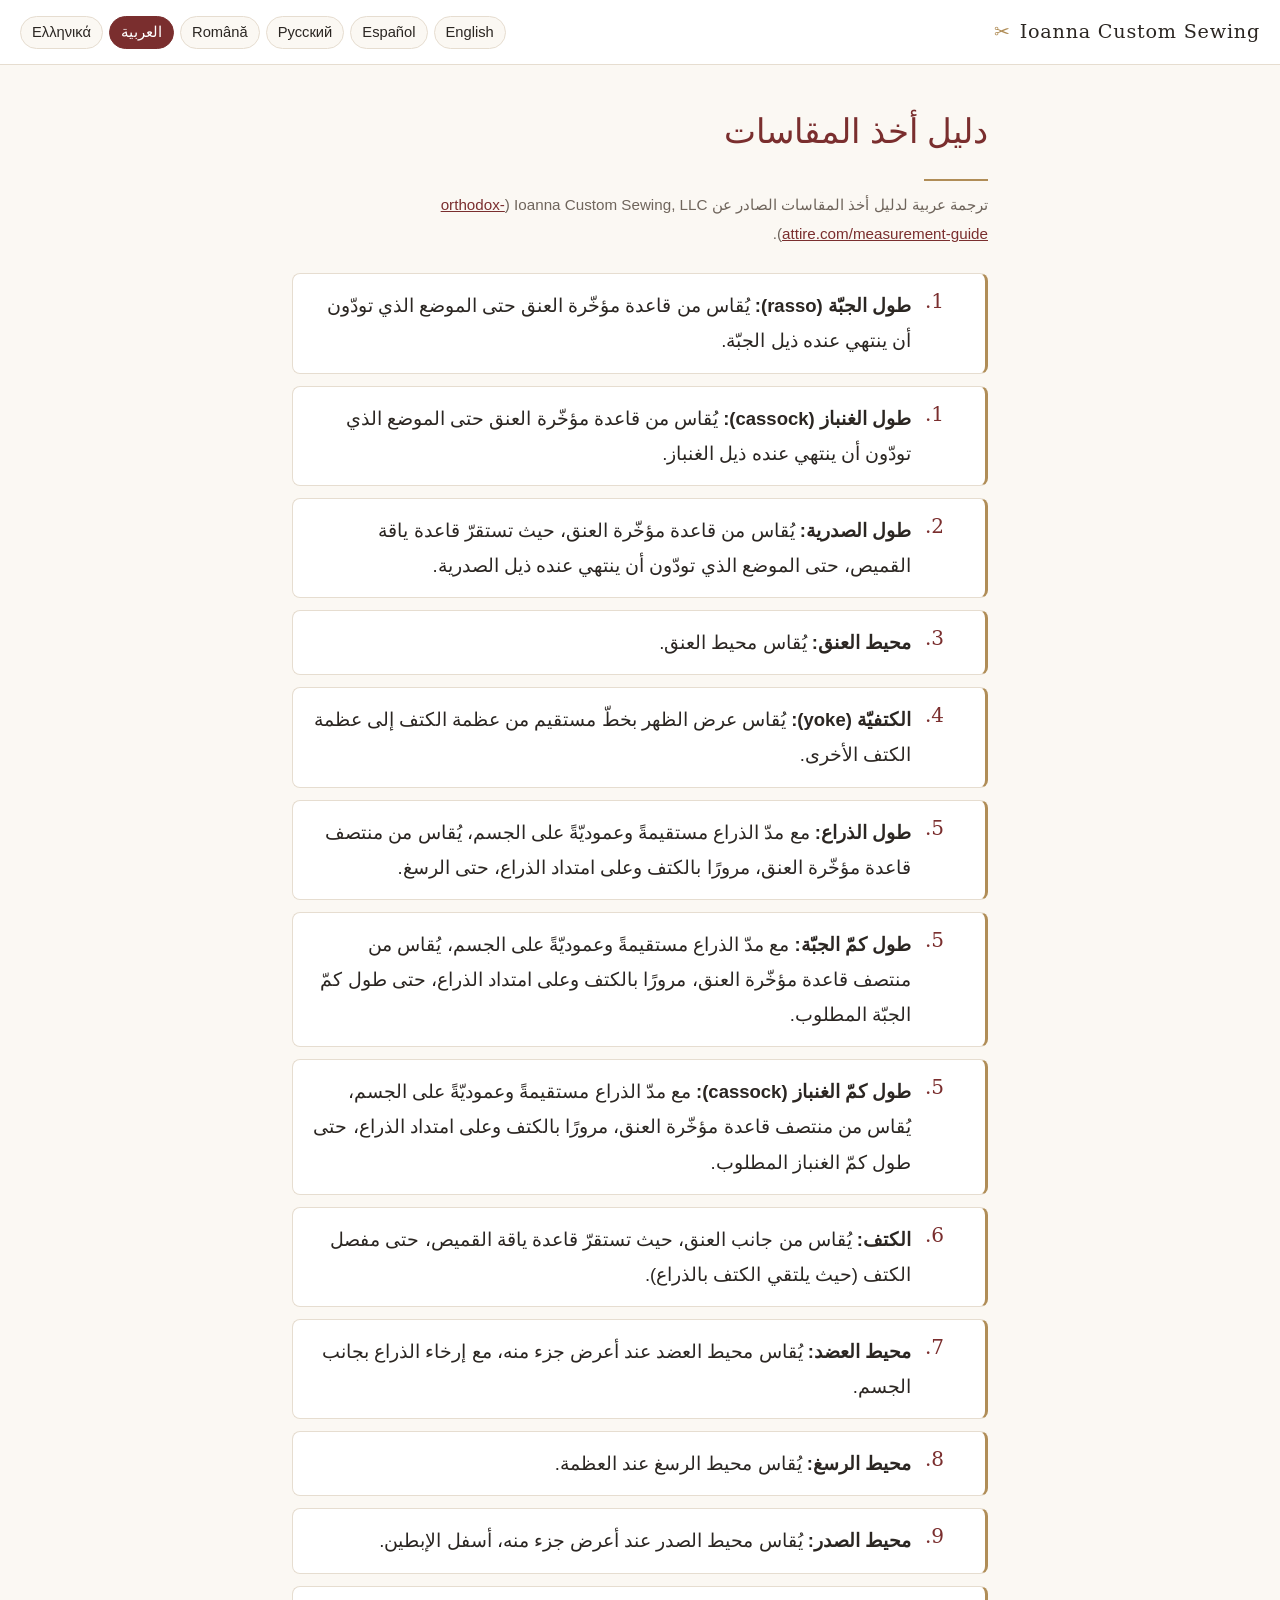
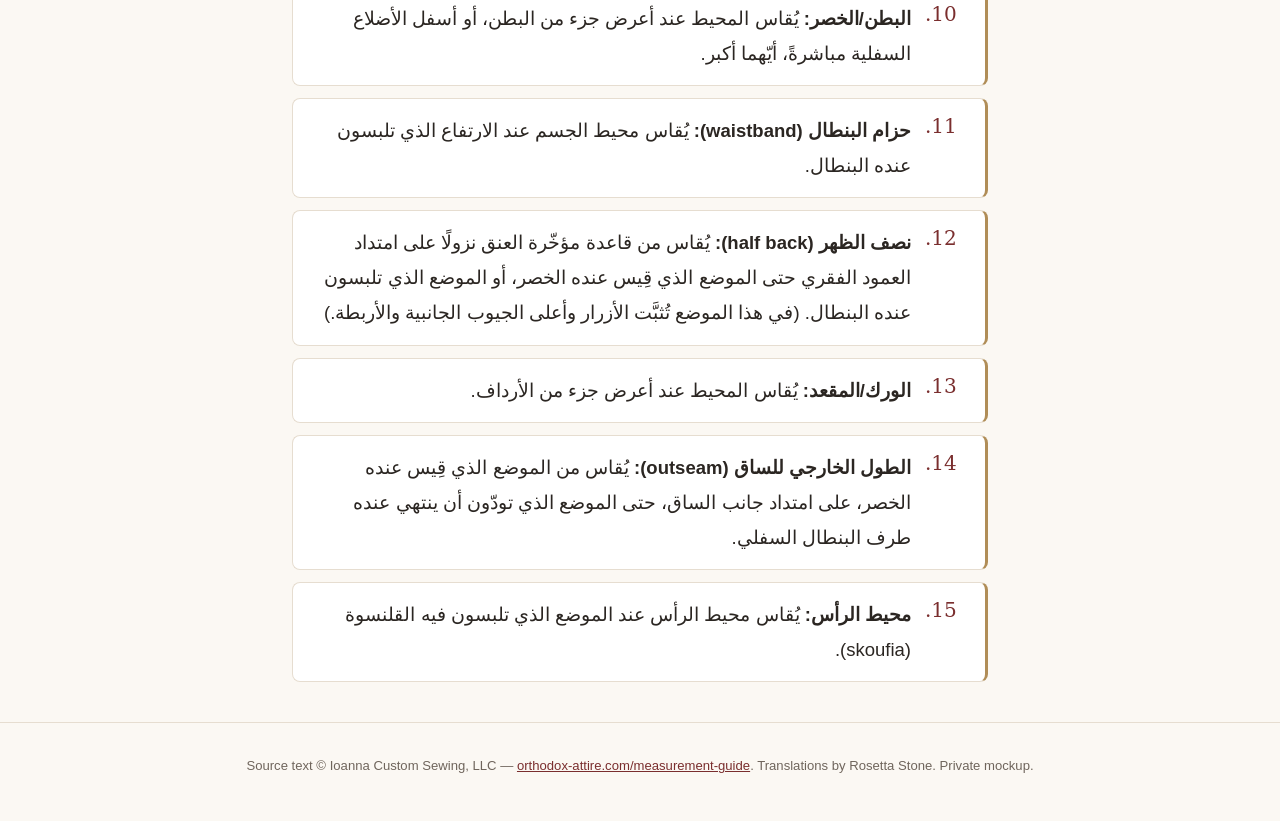
==== ar.html @ 85433e5d "Measurement guide translations (en, es, ru, ro, ar, el) with HTML mockups" ====
<!DOCTYPE html>
<html lang="ar" dir="rtl">
<head>
<meta charset="utf-8">
<meta name="viewport" content="width=device-width, initial-scale=1">
<title>دليل أخذ المقاسات — Ioanna Custom Sewing</title>
<link rel="stylesheet" href="style.css">
</head>
<body>
<header class="site">
  <a class="home" href="index.html" lang="en" dir="ltr">Ioanna Custom Sewing</a>
  <nav class="langs" aria-label="Language / Idioma / Язык / Limba / اللغة / Γλώσσα"><ul><li><a href="en.html" lang="en" hreflang="en" dir="ltr">English</a></li><li><a href="es.html" lang="es" hreflang="es" dir="ltr">Español</a></li><li><a href="ru.html" lang="ru" hreflang="ru" dir="ltr">Русский</a></li><li><a href="ro.html" lang="ro" hreflang="ro" dir="ltr">Română</a></li><li><a href="ar.html" lang="ar" hreflang="ar" dir="rtl" aria-current="page">العربية</a></li><li><a href="el.html" lang="el" hreflang="el" dir="ltr">Ελληνικά</a></li></ul></nav>
</header>
<main>
  <h1>دليل أخذ المقاسات</h1>
  <p class="sub">ترجمة عربية لدليل أخذ المقاسات الصادر عن Ioanna Custom Sewing, LLC ‏(<a href="https://orthodox-attire.com/measurement-guide">orthodox-attire.com/measurement-guide</a>).</p>
  <ol class="guide">
      <li value="1"><span class="num">1.</span><div><strong>طول الجبّة (rasso):</strong> يُقاس من قاعدة مؤخّرة العنق حتى الموضع الذي تودّون أن ينتهي عنده ذيل الجبّة.</div></li>
      <li value="1"><span class="num">1.</span><div><strong>طول الغنباز (cassock):</strong> يُقاس من قاعدة مؤخّرة العنق حتى الموضع الذي تودّون أن ينتهي عنده ذيل الغنباز.</div></li>
      <li value="2"><span class="num">2.</span><div><strong>طول الصدرية:</strong> يُقاس من قاعدة مؤخّرة العنق، حيث تستقرّ قاعدة ياقة القميص، حتى الموضع الذي تودّون أن ينتهي عنده ذيل الصدرية.</div></li>
      <li value="3"><span class="num">3.</span><div><strong>محيط العنق:</strong> يُقاس محيط العنق.</div></li>
      <li value="4"><span class="num">4.</span><div><strong>الكتفيّة (yoke):</strong> يُقاس عرض الظهر بخطّ مستقيم من عظمة الكتف إلى عظمة الكتف الأخرى.</div></li>
      <li value="5"><span class="num">5.</span><div><strong>طول الذراع:</strong> مع مدّ الذراع مستقيمةً وعموديّةً على الجسم، يُقاس من منتصف قاعدة مؤخّرة العنق، مرورًا بالكتف وعلى امتداد الذراع، حتى الرسغ.</div></li>
      <li value="5"><span class="num">5.</span><div><strong>طول كمّ الجبّة:</strong> مع مدّ الذراع مستقيمةً وعموديّةً على الجسم، يُقاس من منتصف قاعدة مؤخّرة العنق، مرورًا بالكتف وعلى امتداد الذراع، حتى طول كمّ الجبّة المطلوب.</div></li>
      <li value="5"><span class="num">5.</span><div><strong>طول كمّ الغنباز (cassock):</strong> مع مدّ الذراع مستقيمةً وعموديّةً على الجسم، يُقاس من منتصف قاعدة مؤخّرة العنق، مرورًا بالكتف وعلى امتداد الذراع، حتى طول كمّ الغنباز المطلوب.</div></li>
      <li value="6"><span class="num">6.</span><div><strong>الكتف:</strong> يُقاس من جانب العنق، حيث تستقرّ قاعدة ياقة القميص، حتى مفصل الكتف (حيث يلتقي الكتف بالذراع).</div></li>
      <li value="7"><span class="num">7.</span><div><strong>محيط العضد:</strong> يُقاس محيط العضد عند أعرض جزء منه، مع إرخاء الذراع بجانب الجسم.</div></li>
      <li value="8"><span class="num">8.</span><div><strong>محيط الرسغ:</strong> يُقاس محيط الرسغ عند العظمة.</div></li>
      <li value="9"><span class="num">9.</span><div><strong>محيط الصدر:</strong> يُقاس محيط الصدر عند أعرض جزء منه، أسفل الإبطين.</div></li>
      <li value="10"><span class="num">10.</span><div><strong>البطن/الخصر:</strong> يُقاس المحيط عند أعرض جزء من البطن، أو أسفل الأضلاع السفلية مباشرةً، أيّهما أكبر.</div></li>
      <li value="11"><span class="num">11.</span><div><strong>حزام البنطال (waistband):</strong> يُقاس محيط الجسم عند الارتفاع الذي تلبسون عنده البنطال.</div></li>
      <li value="12"><span class="num">12.</span><div><strong>نصف الظهر (half back):</strong> يُقاس من قاعدة مؤخّرة العنق نزولًا على امتداد العمود الفقري حتى الموضع الذي قِيس عنده الخصر، أو الموضع الذي تلبسون عنده البنطال. (في هذا الموضع تُثبَّت الأزرار وأعلى الجيوب الجانبية والأربطة.)</div></li>
      <li value="13"><span class="num">13.</span><div><strong>الورك/المقعد:</strong> يُقاس المحيط عند أعرض جزء من الأرداف.</div></li>
      <li value="14"><span class="num">14.</span><div><strong>الطول الخارجي للساق (outseam):</strong> يُقاس من الموضع الذي قِيس عنده الخصر، على امتداد جانب الساق، حتى الموضع الذي تودّون أن ينتهي عنده طرف البنطال السفلي.</div></li>
      <li value="15"><span class="num">15.</span><div><strong>محيط الرأس:</strong> يُقاس محيط الرأس عند الموضع الذي تلبسون فيه القلنسوة (skoufia).</div></li>
  </ol>
</main>
<footer lang="en" dir="ltr">
  <p>Source text © Ioanna Custom Sewing, LLC — <a href="https://orthodox-attire.com/measurement-guide">orthodox-attire.com/measurement-guide</a>. Translations by Rosetta Stone. Private mockup.</p>
</footer>
</body>
</html>
---- style.css ----
/* Measurement guide mockups: shared stylesheet */
:root{
  --ink:#2b2622; --muted:#6f655c; --paper:#fbf8f3; --card:#fff;
  --line:#e6ddd0; --accent:#7a2e2e; --gold:#b08d57;
  --sans: system-ui, -apple-system, "Segoe UI", Roboto, "Helvetica Neue", "Noto Sans", "DejaVu Sans", Arial, sans-serif;
  --serif: "Iowan Old Style", "Palatino Linotype", Palatino, Georgia, "Noto Serif", "DejaVu Serif", serif;
  --arabic: "Noto Naskh Arabic", "Noto Sans Arabic", "Geeza Pro", "Segoe UI", Tahoma, "Arabic Typesetting", sans-serif;
}
*{box-sizing:border-box}
html{-webkit-text-size-adjust:100%}
body{margin:0;background:var(--paper);color:var(--ink);font:17px/1.6 var(--sans)}
:lang(ar){font-family:var(--arabic);line-height:1.9}
html:lang(ar) body{font-size:18.5px}
h1,.home{font-family:var(--serif)}
h1:lang(ar){font-family:var(--arabic)}
a{color:var(--accent)}
header.site{background:var(--card);border-bottom:1px solid var(--line);padding:14px 20px;display:flex;flex-wrap:wrap;gap:10px 24px;align-items:center;justify-content:space-between}
.home{font-size:1.2rem;letter-spacing:.04em;text-decoration:none;color:var(--ink)}
.home::before{content:"✂";color:var(--gold);margin-inline-end:.45em}
.langs ul{list-style:none;margin:0;padding:0;display:flex;flex-wrap:wrap;gap:6px}
.langs a{display:block;padding:5px 11px;border:1px solid var(--line);border-radius:999px;text-decoration:none;color:var(--ink);font-size:.92rem;line-height:1.4;background:var(--paper)}
.langs a:hover{border-color:var(--gold)}
.langs a[aria-current="page"]{background:var(--accent);border-color:var(--accent);color:#fff}
.langs a:lang(ar){font-family:var(--arabic)}
main{max-width:46rem;margin:0 auto;padding:28px 20px 40px}
h1{font-weight:normal;font-size:2.1rem;line-height:1.25;margin:.2em 0 .3em;color:var(--accent)}
h1::after{content:"";display:block;width:64px;height:2px;background:var(--gold);margin-top:.45em}
.sub{color:var(--muted);font-style:italic;font-size:.95rem;margin:0 0 1.6em}
.sub:lang(ar){font-style:normal}
ol.guide{list-style:none;margin:0;padding:0;display:grid;gap:12px}
ol.guide li{display:flex;gap:14px;align-items:flex-start;background:var(--card);border:1px solid var(--line);border-inline-start:3px solid var(--gold);border-radius:8px;padding:14px 16px}
.num{flex:0 0 2.2em;font-family:var(--serif);font-size:1.25rem;line-height:1.3;color:var(--accent);text-align:end;font-variant-numeric:lining-nums tabular-nums}
ol.guide strong{color:var(--ink);font-weight:600}
.langgrid{list-style:none;margin:0;padding:0;display:grid;grid-template-columns:repeat(auto-fill,minmax(150px,1fr));gap:12px}
.langgrid a{display:flex;flex-direction:column;gap:2px;padding:18px;background:var(--card);border:1px solid var(--line);border-radius:10px;text-decoration:none;color:var(--ink)}
.langgrid a:hover{border-color:var(--gold)}
.lname{font-size:1.25rem}
.code{font-size:.8rem;color:var(--muted);text-transform:uppercase;letter-spacing:.1em}
footer{border-top:1px solid var(--line);color:var(--muted);font-size:.82rem;text-align:center;padding:18px 20px 28px}
@media (max-width:520px){
  body{font-size:16px}
  header.site{padding:12px 14px}
  main{padding:20px 14px 32px}
  h1{font-size:1.7rem}
  ol.guide li{padding:12px 12px;gap:10px}
  .num{flex-basis:1.8em;font-size:1.1rem}
}
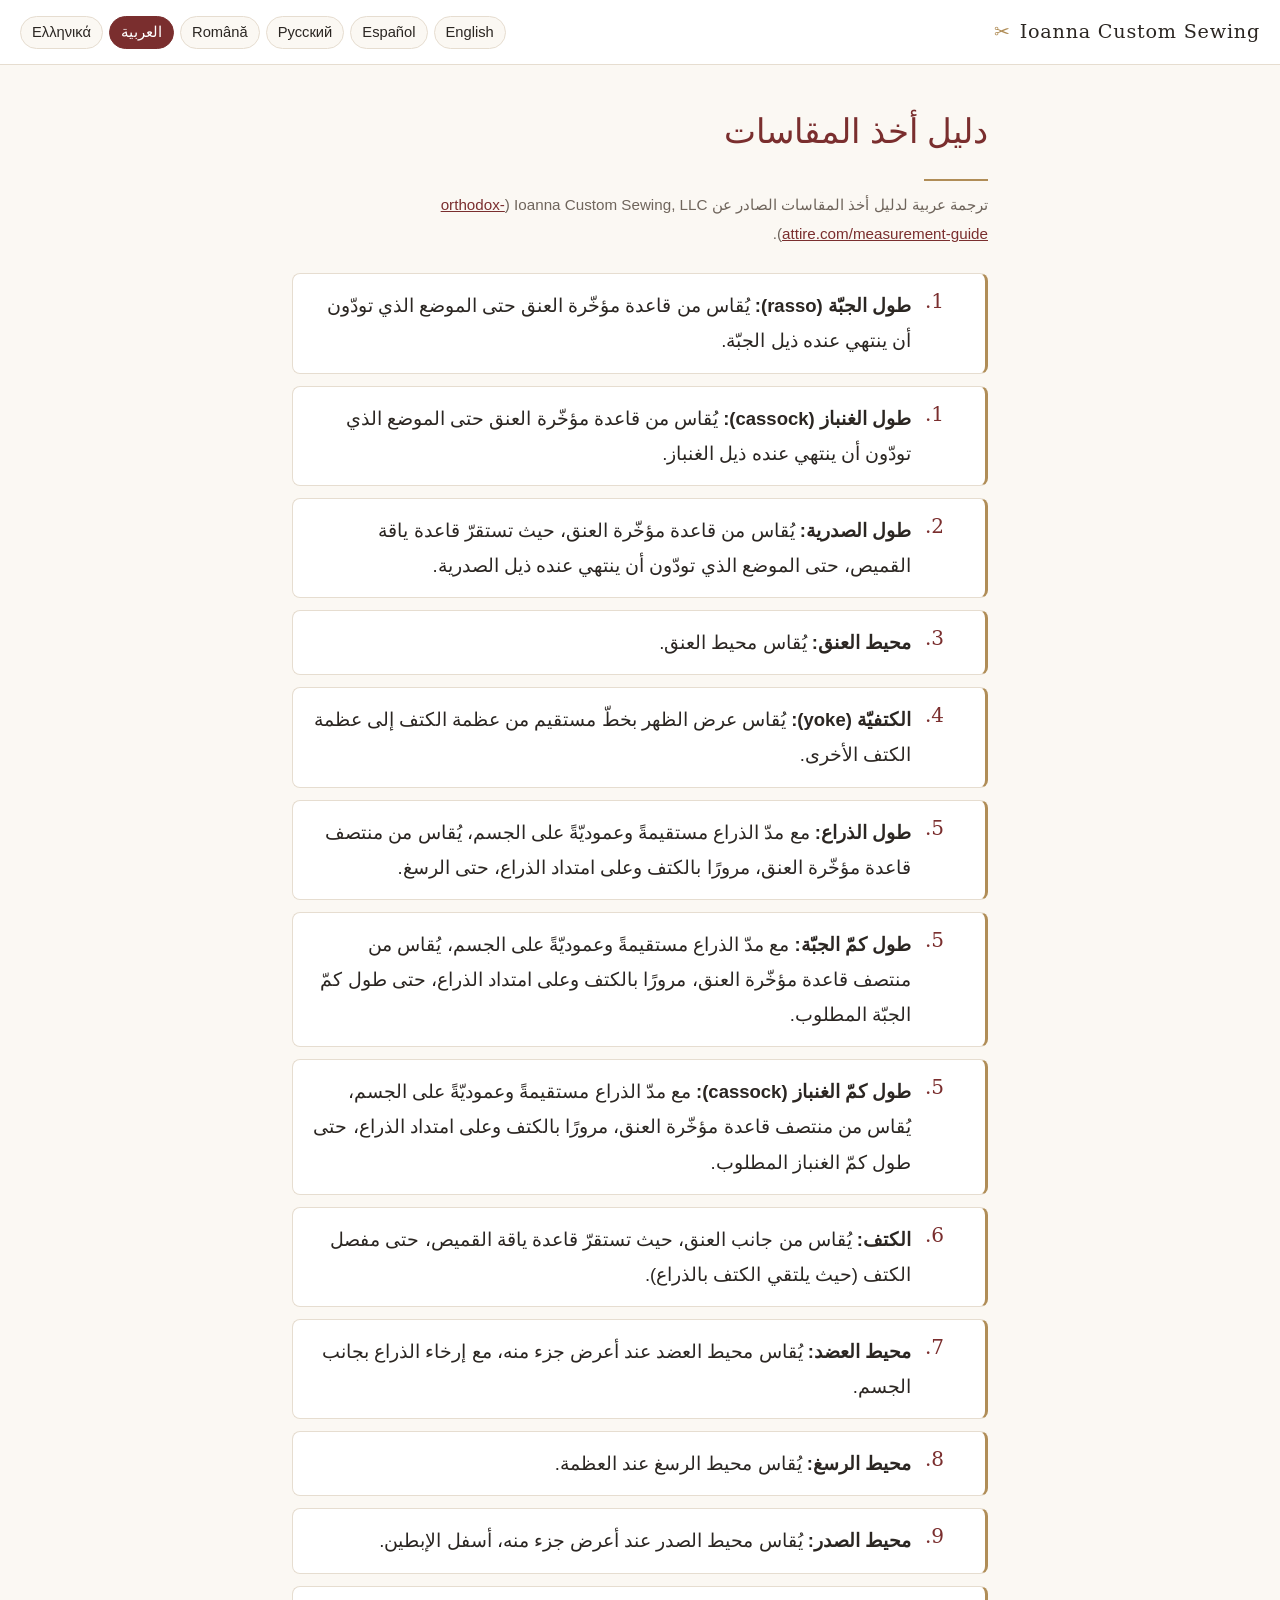
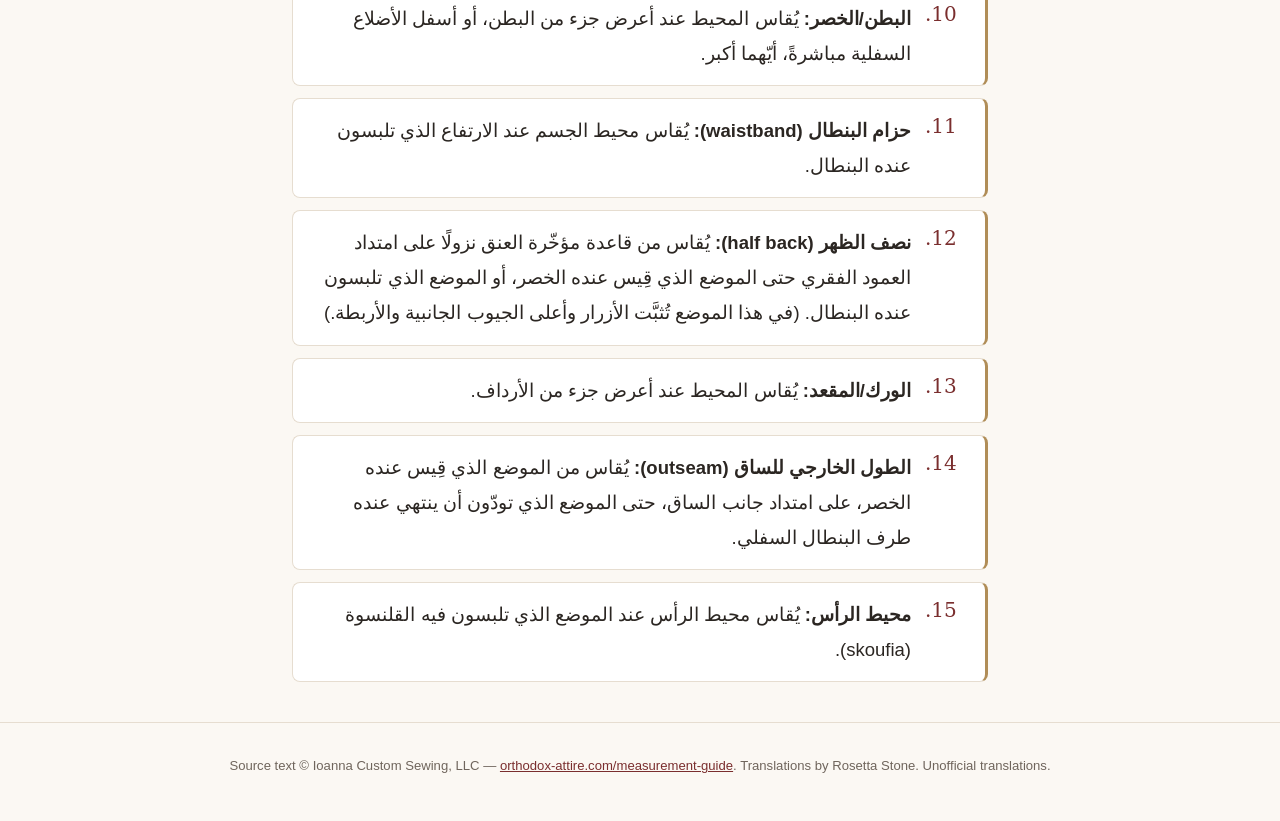
==== commit 3a128a07: "Footer: Unofficial translations" ====
--- a/ar.html
+++ b/ar.html
@@ -36,7 +36,7 @@
   </ol>
 </main>
 <footer lang="en" dir="ltr">
-  <p>Source text © Ioanna Custom Sewing, LLC — <a href="https://orthodox-attire.com/measurement-guide">orthodox-attire.com/measurement-guide</a>. Translations by Rosetta Stone. Private mockup.</p>
+  <p>Source text © Ioanna Custom Sewing, LLC — <a href="https://orthodox-attire.com/measurement-guide">orthodox-attire.com/measurement-guide</a>. Translations by Rosetta Stone. Unofficial translations.</p>
 </footer>
 </body>
 </html>
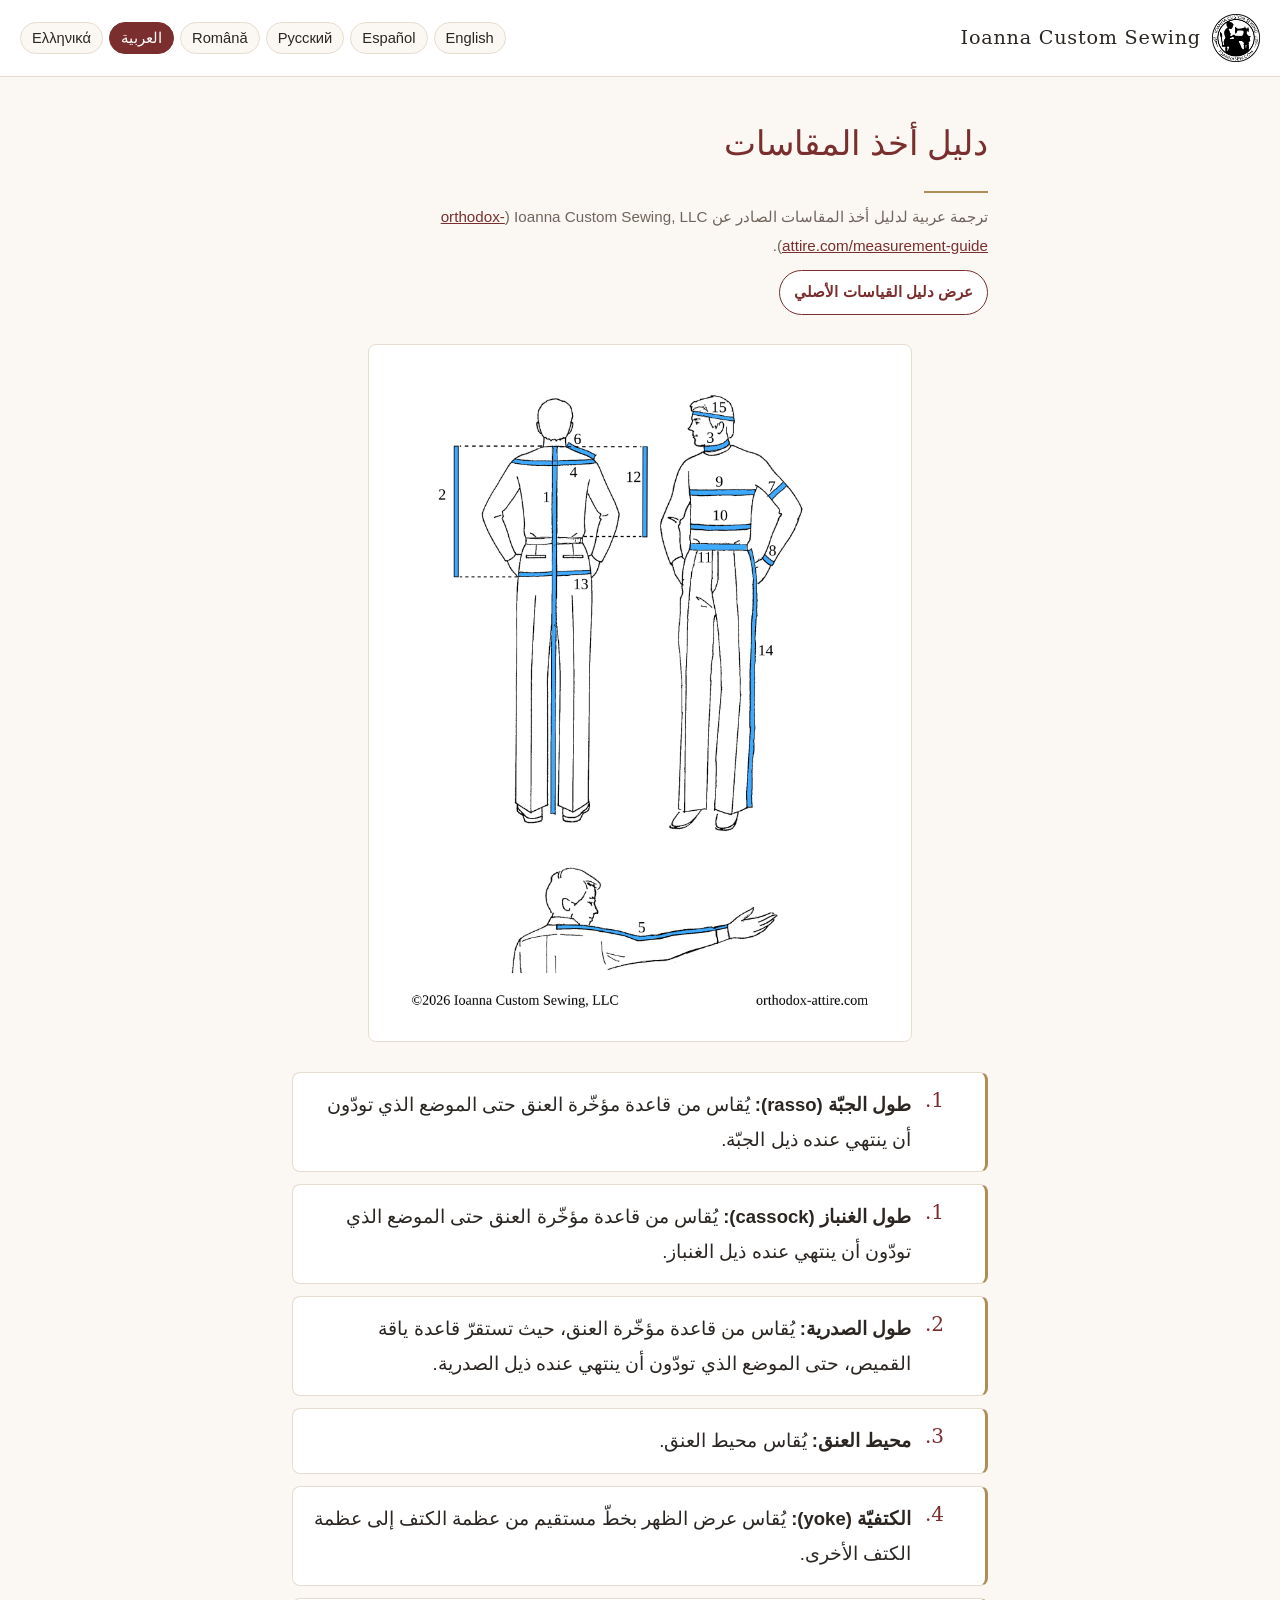
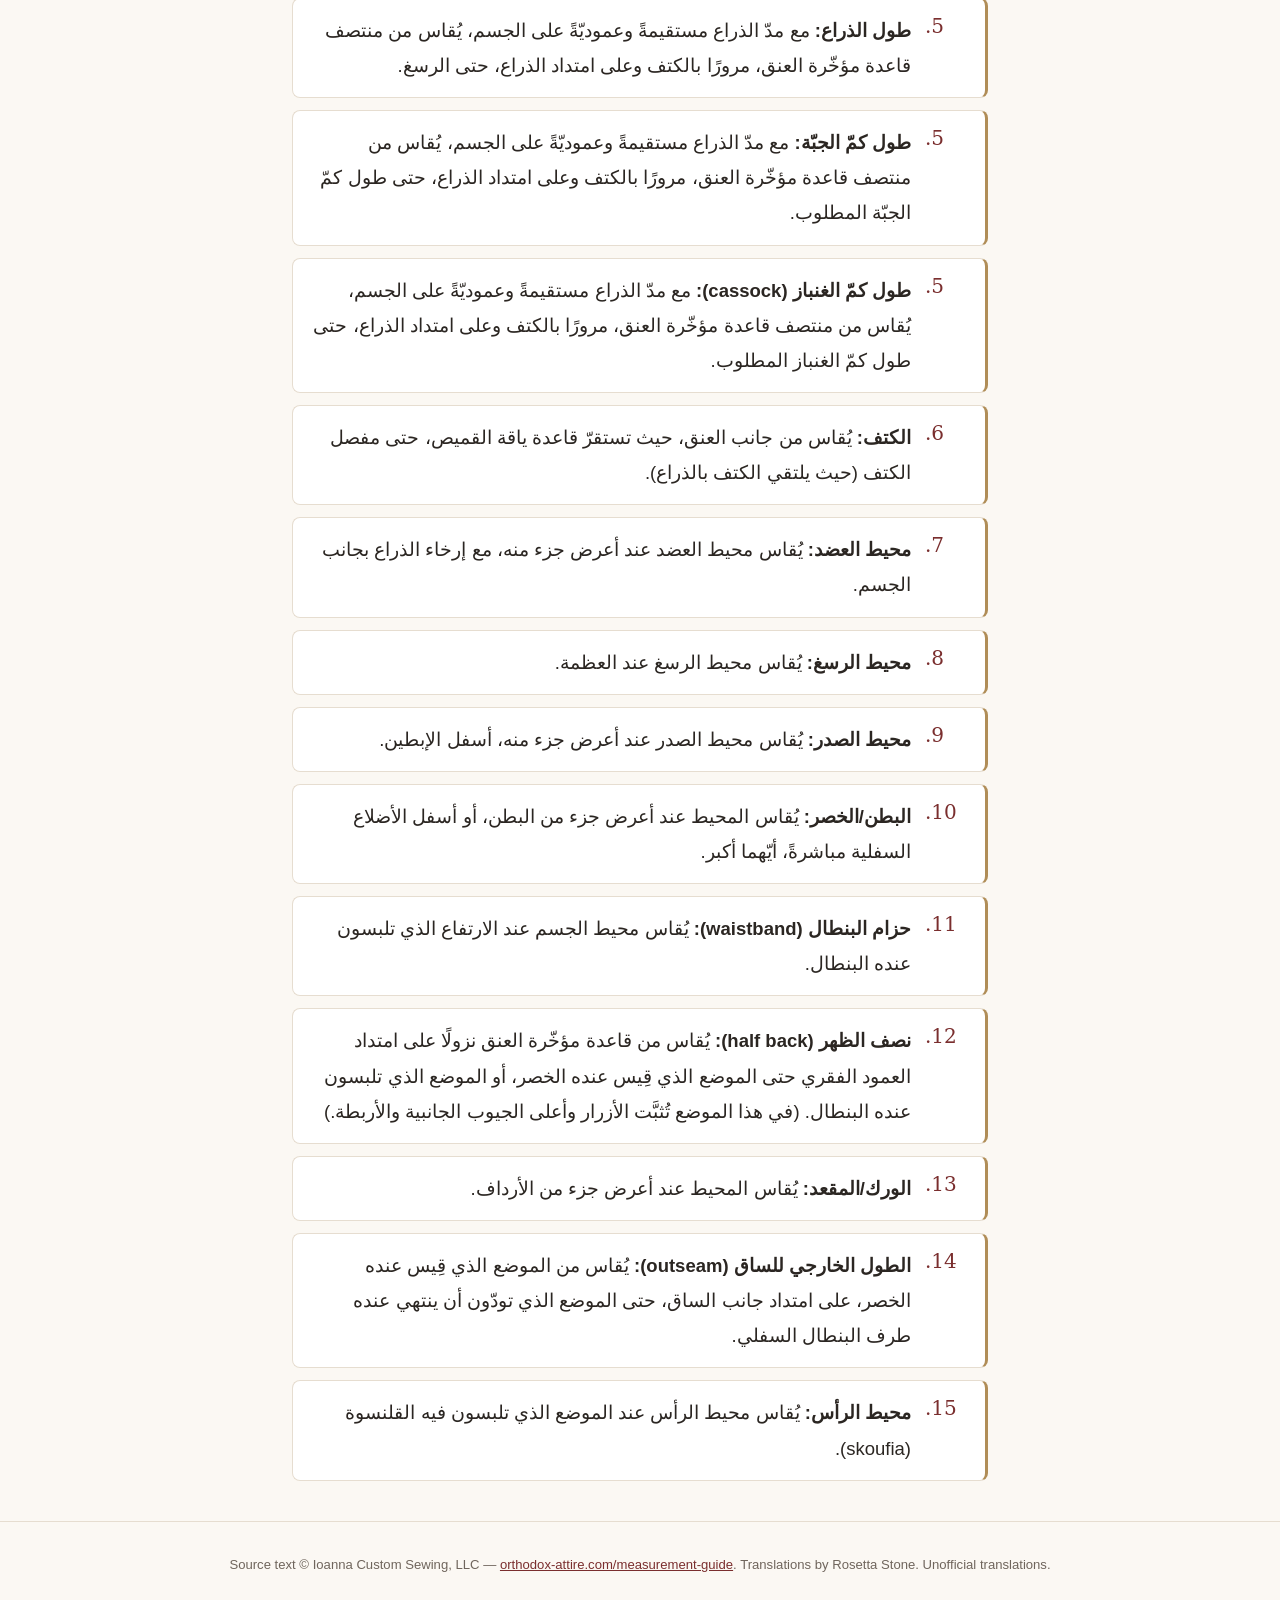
==== commit 351f3d32: "Add Ioanna Custom Sewing logo, measurement diagram, and links to the original guide" ====
--- a/ar.html
+++ b/ar.html
@@ -8,12 +8,14 @@
 </head>
 <body>
 <header class="site">
-  <a class="home" href="index.html" lang="en" dir="ltr">Ioanna Custom Sewing</a>
+  <div class="brand"><a class="logo-link" href="https://orthodox-attire.com/measurement-guide"><img class="logo" src="images/ioannaSewNoLastNameLogoNoBackground.png" width="742" height="742" alt="Ioanna Custom Sewing logo"></a><a class="home" href="index.html" lang="en" dir="ltr">Ioanna Custom Sewing</a></div>
   <nav class="langs" aria-label="Language / Idioma / Язык / Limba / اللغة / Γλώσσα"><ul><li><a href="en.html" lang="en" hreflang="en" dir="ltr">English</a></li><li><a href="es.html" lang="es" hreflang="es" dir="ltr">Español</a></li><li><a href="ru.html" lang="ru" hreflang="ru" dir="ltr">Русский</a></li><li><a href="ro.html" lang="ro" hreflang="ro" dir="ltr">Română</a></li><li><a href="ar.html" lang="ar" hreflang="ar" dir="rtl" aria-current="page">العربية</a></li><li><a href="el.html" lang="el" hreflang="el" dir="ltr">Ελληνικά</a></li></ul></nav>
 </header>
 <main>
   <h1>دليل أخذ المقاسات</h1>
   <p class="sub">ترجمة عربية لدليل أخذ المقاسات الصادر عن Ioanna Custom Sewing, LLC ‏(<a href="https://orthodox-attire.com/measurement-guide">orthodox-attire.com/measurement-guide</a>).</p>
+  <p class="orig"><a href="https://orthodox-attire.com/measurement-guide">عرض دليل القياسات الأصلي</a></p>
+  <figure class="diagram"><img src="images/IoannaCustomSewing-MensMeasurementDiagram.png" width="816" height="1056" alt="مخطط القياسات"></figure>
   <ol class="guide">
       <li value="1"><span class="num">1.</span><div><strong>طول الجبّة (rasso):</strong> يُقاس من قاعدة مؤخّرة العنق حتى الموضع الذي تودّون أن ينتهي عنده ذيل الجبّة.</div></li>
       <li value="1"><span class="num">1.</span><div><strong>طول الغنباز (cassock):</strong> يُقاس من قاعدة مؤخّرة العنق حتى الموضع الذي تودّون أن ينتهي عنده ذيل الغنباز.</div></li>
--- a/style.css
+++ b/style.css
@@ -45,3 +45,17 @@
   ol.guide li{padding:12px 12px;gap:10px}
   .num{flex-basis:1.8em;font-size:1.1rem}
 }
+/* Logo, original-guide link and measurement diagram from the source page */
+.brand{display:flex;align-items:center;gap:.6em}
+.brand:has(.logo) .home::before{content:none}
+.logo-link{display:block;flex:0 0 auto;line-height:0}
+.logo{display:block;width:48px;height:48px;max-width:100%}
+.orig{margin:-.8em 0 1.6em}
+.orig a{display:inline-block;padding:7px 14px;border:1px solid var(--accent);border-radius:999px;text-decoration:none;font-weight:600;font-size:.95rem;background:var(--card)}
+.orig a:hover{background:var(--accent);color:#fff}
+figure.diagram{margin:0 auto 1.6em;max-width:34rem;background:#fff;border:1px solid var(--line);border-radius:8px;padding:10px}
+figure.diagram img{display:block;max-width:100%;height:auto;margin:0 auto}
+@media (max-width:520px){
+  .logo{width:40px;height:40px}
+  figure.diagram{padding:6px}
+}
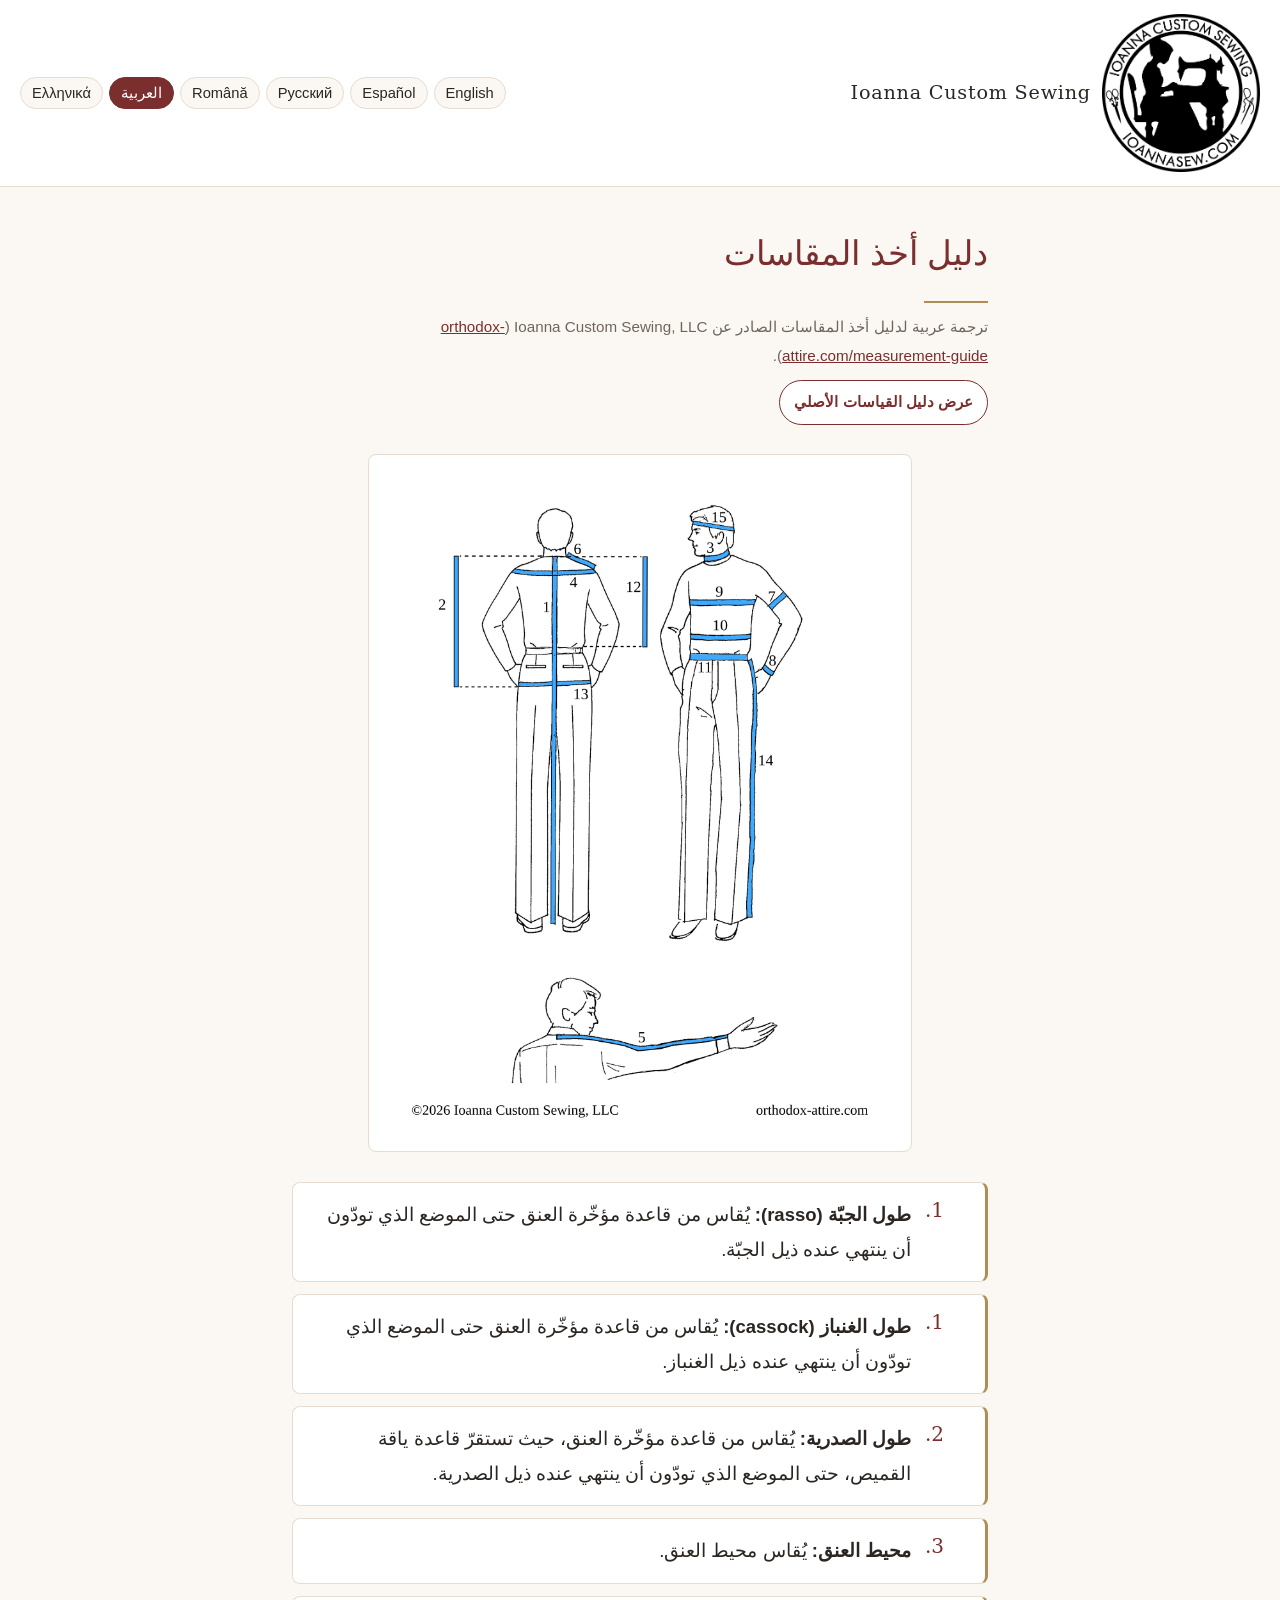
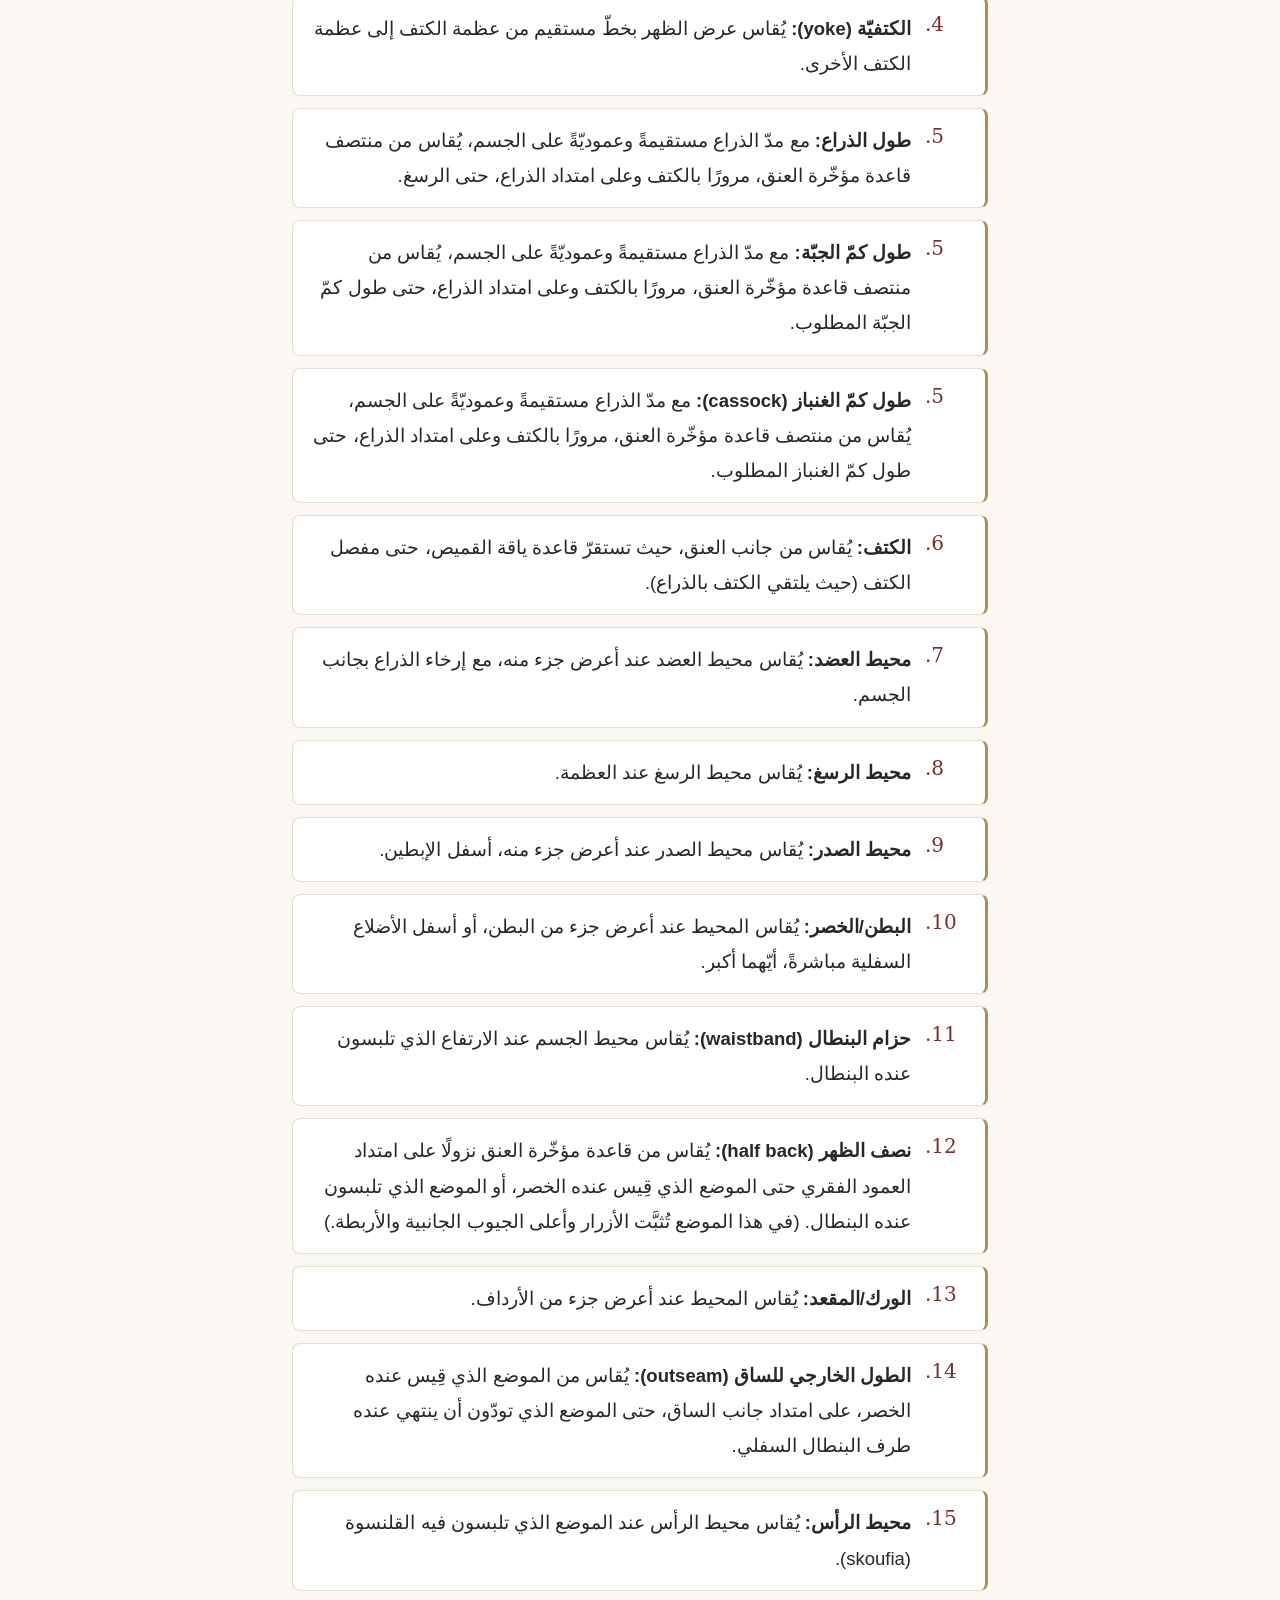
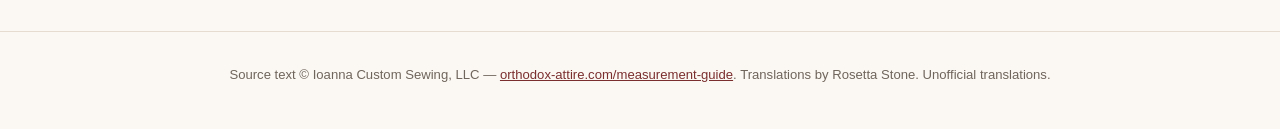
==== commit 7161420b: "Match source logo size: 158px, 60px at 767px and below; cache-bust style.css v=3" ====
--- a/ar.html
+++ b/ar.html
@@ -4,11 +4,11 @@
 <meta charset="utf-8">
 <meta name="viewport" content="width=device-width, initial-scale=1">
 <title>دليل أخذ المقاسات — Ioanna Custom Sewing</title>
-<link rel="stylesheet" href="style.css">
+<link rel="stylesheet" href="style.css?v=3">
 </head>
 <body>
 <header class="site">
-  <div class="brand"><a class="logo-link" href="https://orthodox-attire.com/measurement-guide"><img class="logo" src="images/ioannaSewNoLastNameLogoNoBackground.png" width="742" height="742" alt="Ioanna Custom Sewing logo"></a><a class="home" href="index.html" lang="en" dir="ltr">Ioanna Custom Sewing</a></div>
+  <div class="brand"><a class="logo-link" href="https://orthodox-attire.com/measurement-guide"><img class="logo" src="images/ioannaSewNoLastNameLogoNoBackground.png" width="158" height="158" alt="Ioanna Custom Sewing logo"></a><a class="home" href="index.html" lang="en" dir="ltr">Ioanna Custom Sewing</a></div>
   <nav class="langs" aria-label="Language / Idioma / Язык / Limba / اللغة / Γλώσσα"><ul><li><a href="en.html" lang="en" hreflang="en" dir="ltr">English</a></li><li><a href="es.html" lang="es" hreflang="es" dir="ltr">Español</a></li><li><a href="ru.html" lang="ru" hreflang="ru" dir="ltr">Русский</a></li><li><a href="ro.html" lang="ro" hreflang="ro" dir="ltr">Română</a></li><li><a href="ar.html" lang="ar" hreflang="ar" dir="rtl" aria-current="page">العربية</a></li><li><a href="el.html" lang="el" hreflang="el" dir="ltr">Ελληνικά</a></li></ul></nav>
 </header>
 <main>
--- a/style.css
+++ b/style.css
@@ -49,13 +49,16 @@
 .brand{display:flex;align-items:center;gap:.6em}
 .brand:has(.logo) .home::before{content:none}
 .logo-link{display:block;flex:0 0 auto;line-height:0}
-.logo{display:block;width:48px;height:48px;max-width:100%}
+.logo{display:block;width:158px;height:158px;max-width:none}
+/* Same rendered size as the source site header: 158px, 60px at 767px and below */
+@media (max-width:767px){
+  .logo{width:60px;height:60px}
+}
 .orig{margin:-.8em 0 1.6em}
 .orig a{display:inline-block;padding:7px 14px;border:1px solid var(--accent);border-radius:999px;text-decoration:none;font-weight:600;font-size:.95rem;background:var(--card)}
 .orig a:hover{background:var(--accent);color:#fff}
 figure.diagram{margin:0 auto 1.6em;max-width:34rem;background:#fff;border:1px solid var(--line);border-radius:8px;padding:10px}
 figure.diagram img{display:block;max-width:100%;height:auto;margin:0 auto}
 @media (max-width:520px){
-  .logo{width:40px;height:40px}
   figure.diagram{padding:6px}
 }
